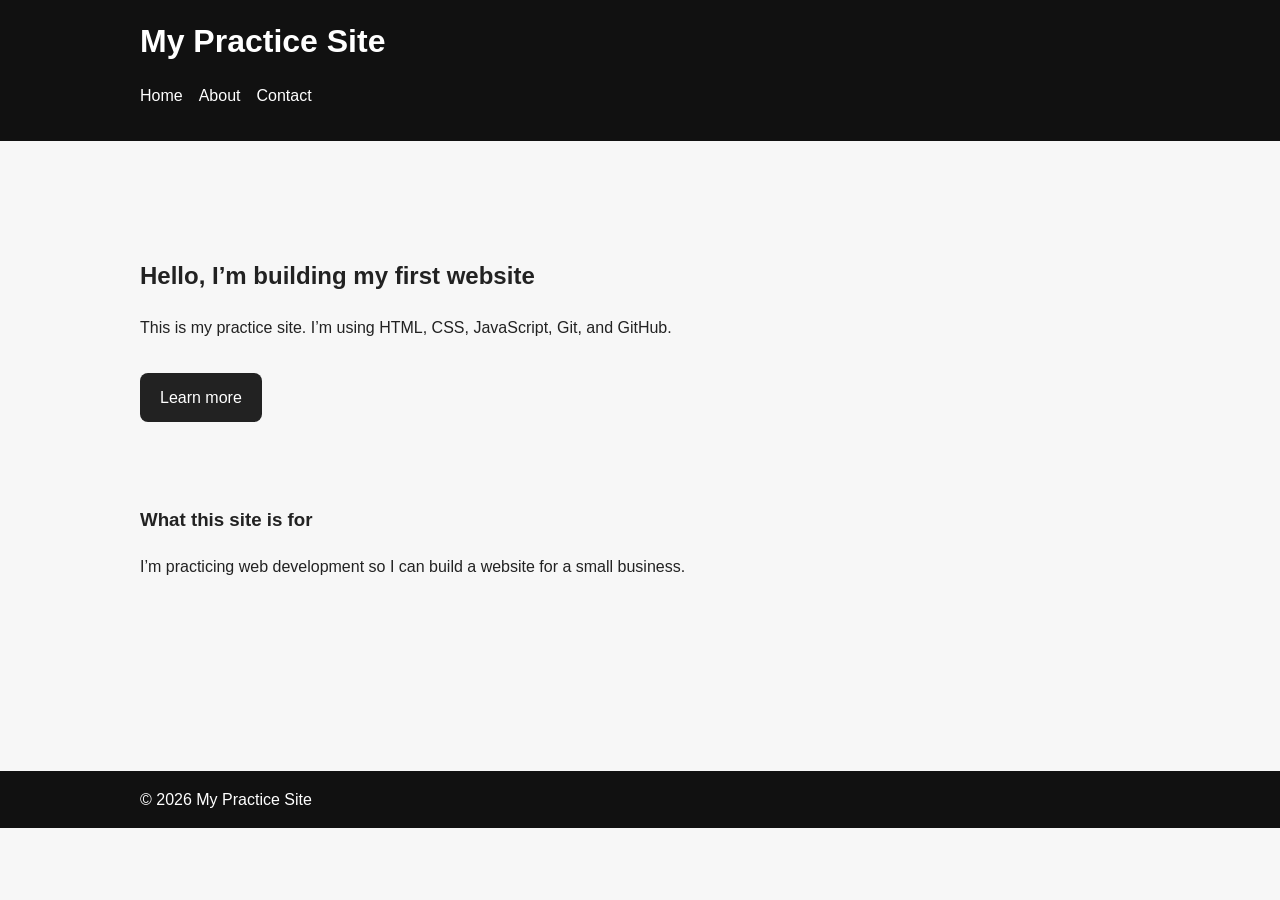
==== index.html @ d2c79beb "Initial website baseline" ====
<!DOCTYPE html>
<html lang="en">
<head>
  <meta charset="UTF-8" />
  <meta name="viewport" content="width=device-width, initial-scale=1.0" />
  <title>My Practice Site</title>
  <meta name="description" content="A simple practice website built by me." />
  <link rel="stylesheet" href="css/style.css" />
</head>
<body>
  <header class="site-header">
    <div class="container">
      <h1>My Practice Site</h1>
      <nav>
        <ul class="nav">
          <li><a href="index.html">Home</a></li>
          <li><a href="about.html">About</a></li>
          <li><a href="contact.html">Contact</a></li>
        </ul>
      </nav>
    </div>
  </header>

  <main>
    <section class="hero container">
      <h2>Hello, I’m building my first website</h2>
      <p>
        This is my practice site. I’m using HTML, CSS, JavaScript, Git, and GitHub.
      </p>
      <a class="button" href="about.html">Learn more</a>
    </section>

    <section class="container">
      <h3>What this site is for</h3>
      <p>
        I’m practicing web development so I can build a website for a small business.
      </p>
    </section>
  </main>

  <footer class="site-footer">
    <div class="container">
      <p>&copy; 2026 My Practice Site</p>
    </div>
  </footer>

  <script src="js/main.js"></script>
</body>
</html>
---- css/style.css ----
* {
  box-sizing: border-box;
}

body {
  margin: 0;
  font-family: Arial, sans-serif;
  line-height: 1.6;
  color: #222;
  background: #f7f7f7;
}

.container {
  width: min(90%, 1000px);
  margin: 0 auto;
}

.site-header,
.site-footer {
  background: #111;
  color: white;
  padding: 1rem 0;
}

.site-header h1,
.site-footer p {
  margin: 0;
}

.nav {
  list-style: none;
  display: flex;
  gap: 1rem;
  padding: 0;
  margin-top: 1rem;
}

.nav a {
  color: white;
  text-decoration: none;
}

.hero {
  padding: 4rem 0;
}

.button {
  display: inline-block;
  padding: 0.75rem 1.25rem;
  background: #222;
  color: white;
  text-decoration: none;
  border-radius: 8px;
  margin-top: 1rem;
}

main {
  min-height: 70vh;
  padding: 2rem 0;
}

@media (max-width: 700px) {
  .nav {
    flex-direction: column;
  }
}
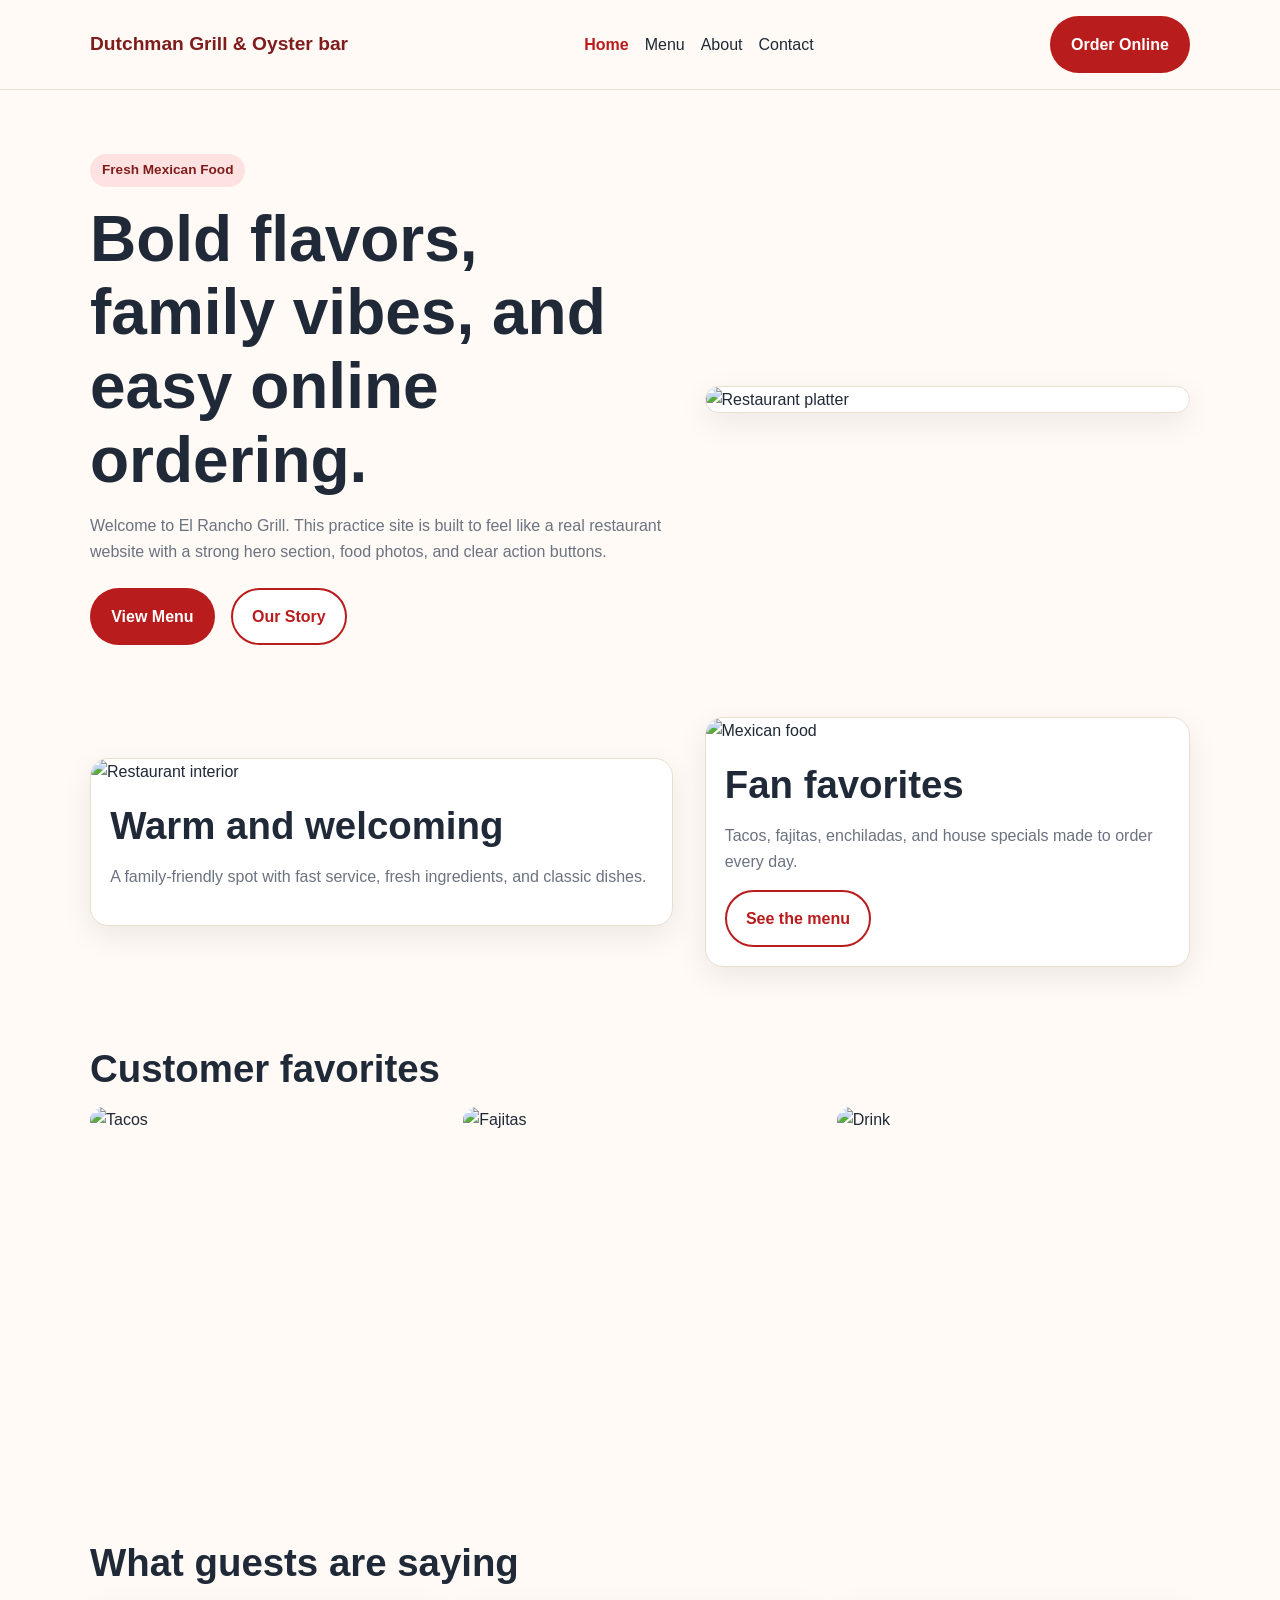
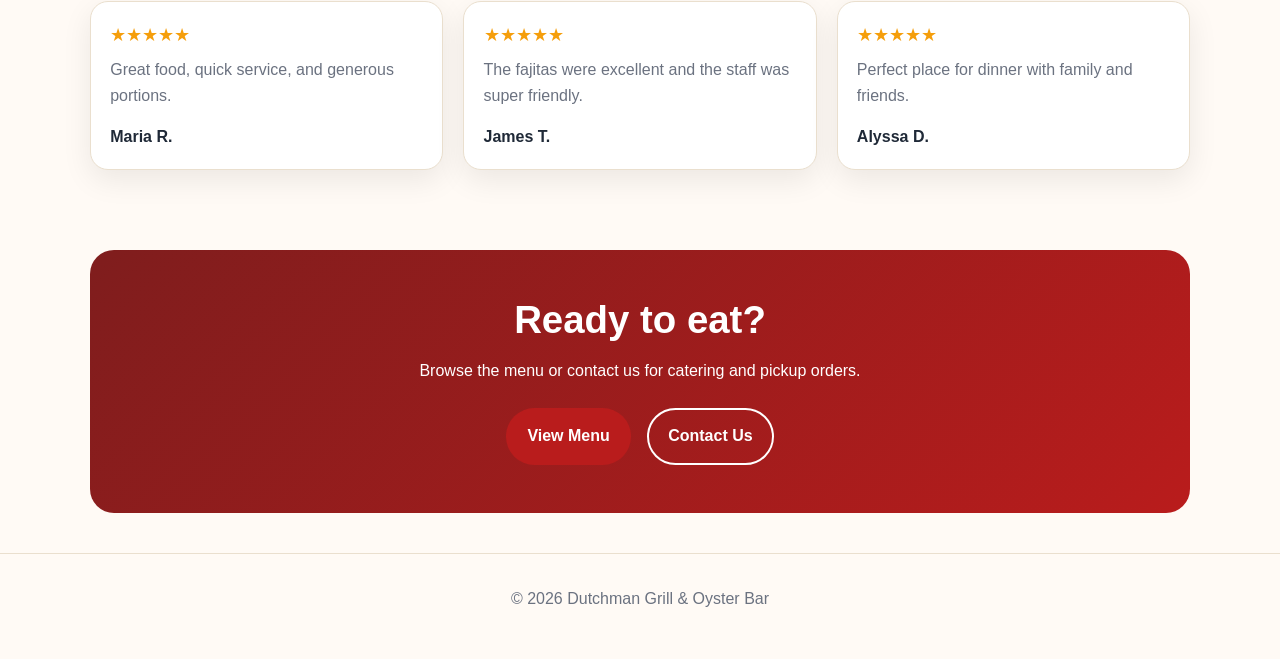
==== commit 6afad835: "Merge pull request #1 from dbsaavedr/adding-Menu updating-MenuItems" ====
--- a/index.html
+++ b/index.html
@@ -3,47 +3,134 @@
 <head>
   <meta charset="UTF-8" />
   <meta name="viewport" content="width=device-width, initial-scale=1.0" />
-  <title>My Practice Site</title>
-  <meta name="description" content="A simple practice website built by me." />
+  <title>DutchmanGrill | Home</title>
   <link rel="stylesheet" href="css/style.css" />
 </head>
 <body>
   <header class="site-header">
-    <div class="container">
-      <h1>My Practice Site</h1>
-      <nav>
-        <ul class="nav">
-          <li><a href="index.html">Home</a></li>
-          <li><a href="about.html">About</a></li>
-          <li><a href="contact.html">Contact</a></li>
-        </ul>
+    <div class="container nav">
+      <a class="logo" href="index.html">Dutchman Grill & Oyster bar</a>
+      <nav class="nav-links">
+        <a href="index.html" class="active">Home</a>
+        <a href="menu.html">Menu</a>
+        <a href="about.html">About</a>
+        <a href="contact.html">Contact</a>
       </nav>
+      <a class="btn btn-primary" href="contact.html">Order Online</a>
     </div>
   </header>
 
   <main>
-    <section class="hero container">
-      <h2>Hello, I’m building my first website</h2>
-      <p>
-        This is my practice site. I’m using HTML, CSS, JavaScript, Git, and GitHub.
-      </p>
-      <a class="button" href="about.html">Learn more</a>
+    <section class="hero">
+      <div class="container hero-grid">
+        <div>
+          <span class="eyebrow">Fresh Mexican Food</span>
+          <h1>Bold flavors, family vibes, and easy online ordering.</h1>
+          <p>
+            Welcome to El Rancho Grill. This practice site is built to feel like a real
+            restaurant website with a strong hero section, food photos, and clear action buttons.
+          </p>
+          <div class="hero-actions">
+            <a class="btn btn-primary" href="menu.html">View Menu</a>
+            <a class="btn btn-secondary" href="about.html">Our Story</a>
+          </div>
+        </div>
+        <div class="card hero-card">
+          <img
+            src="https://images.unsplash.com/photo-1565299585323-38174c4a6471?auto=format&fit=crop&w=1200&q=80"
+            alt="Restaurant platter"
+          />
+        </div>
+      </div>
     </section>
 
-    <section class="container">
-      <h3>What this site is for</h3>
-      <p>
-        I’m practicing web development so I can build a website for a small business.
-      </p>
+    <section class="section">
+      <div class="container two-col">
+        <article class="card">
+          <img
+            src="https://images.unsplash.com/photo-1552566626-52f8b828add9?auto=format&fit=crop&w=1200&q=80"
+            alt="Restaurant interior"
+          />
+          <div class="card-body">
+            <h2>Warm and welcoming</h2>
+            <p>
+              A family-friendly spot with fast service, fresh ingredients, and classic dishes.
+            </p>
+          </div>
+        </article>
+
+        <article class="card">
+          <img
+            src="https://images.unsplash.com/photo-1582234372722-50d7ccc30ebd?auto=format&fit=crop&w=1200&q=80"
+            alt="Mexican food"
+          />
+          <div class="card-body">
+            <h2>Fan favorites</h2>
+            <p>
+              Tacos, fajitas, enchiladas, and house specials made to order every day.
+            </p>
+            <a class="btn btn-secondary" href="menu.html">See the menu</a>
+          </div>
+        </article>
+      </div>
+    </section>
+
+    <section class="section">
+      <div class="container">
+        <h2>Customer favorites</h2>
+        <div class="gallery-grid">
+          <img src="https://images.unsplash.com/photo-1613514785940-daed07799d9b?auto=format&fit=crop&w=900&q=80" alt="Tacos" />
+          <img src="https://images.unsplash.com/photo-1604467715878-83e57e8bc129?auto=format&fit=crop&w=900&q=80" alt="Fajitas" />
+          <img src="https://images.unsplash.com/photo-1628294896516-0e9f29f3c2e0?auto=format&fit=crop&w=900&q=80" alt="Drink" />
+        </div>
+      </div>
+    </section>
+
+    <section class="section">
+      <div class="container">
+        <h2>What guests are saying</h2>
+        <div class="reviews-grid">
+          <article class="card">
+            <div class="card-body">
+              <div class="stars">★★★★★</div>
+              <p>Great food, quick service, and generous portions.</p>
+              <strong>Maria R.</strong>
+            </div>
+          </article>
+          <article class="card">
+            <div class="card-body">
+              <div class="stars">★★★★★</div>
+              <p>The fajitas were excellent and the staff was super friendly.</p>
+              <strong>James T.</strong>
+            </div>
+          </article>
+          <article class="card">
+            <div class="card-body">
+              <div class="stars">★★★★★</div>
+              <p>Perfect place for dinner with family and friends.</p>
+              <strong>Alyssa D.</strong>
+            </div>
+          </article>
+        </div>
+      </div>
+    </section>
+
+    <section class="section">
+      <div class="container cta">
+        <h2>Ready to eat?</h2>
+        <p>Browse the menu or contact us for catering and pickup orders.</p>
+        <div class="hero-actions center">
+          <a class="btn btn-primary" href="menu.html">View Menu</a>
+          <a class="btn btn-secondary light" href="contact.html">Contact Us</a>
+        </div>
+      </div>
     </section>
   </main>
 
   <footer class="site-footer">
     <div class="container">
-      <p>&copy; 2026 My Practice Site</p>
+      <p>© 2026 Dutchman Grill & Oyster Bar</p>
     </div>
   </footer>
-
-  <script src="js/main.js"></script>
 </body>
 </html>
--- a/css/style.css
+++ b/css/style.css
@@ -1,66 +1,295 @@
+:root {
+  --bg: #fffaf5;
+  --surface: #ffffff;
+  --text: #1f2937;
+  --muted: #6b7280;
+  --brand: #b91c1c;
+  --brand-dark: #7f1d1d;
+  --accent: #f59e0b;
+  --border: #eadfce;
+  --shadow: 0 10px 30px rgba(0, 0, 0, 0.08);
+  --radius: 18px;
+  --max: 1100px;
+}
+
 * {
   box-sizing: border-box;
 }
 
+html {
+  scroll-behavior: smooth;
+}
+
 body {
   margin: 0;
-  font-family: Arial, sans-serif;
+  font-family: Arial, Helvetica, sans-serif;
+  background: var(--bg);
+  color: var(--text);
   line-height: 1.6;
-  color: #222;
-  background: #f7f7f7;
+}
+
+img {
+  max-width: 100%;
+  display: block;
+  border-radius: 14px;
+}
+
+a {
+  color: inherit;
+  text-decoration: none;
 }
 
 .container {
-  width: min(90%, 1000px);
+  width: min(var(--max), calc(100% - 2rem));
   margin: 0 auto;
 }
 
-.site-header,
+.site-header {
+  position: sticky;
+  top: 0;
+  z-index: 100;
+  background: rgba(255, 250, 245, 0.94);
+  backdrop-filter: blur(10px);
+  border-bottom: 1px solid var(--border);
+}
+
+.nav {
+  display: flex;
+  justify-content: space-between;
+  align-items: center;
+  gap: 1rem;
+  padding: 1rem 0;
+}
+
+.logo {
+  font-size: 1.2rem;
+  font-weight: 700;
+  color: var(--brand-dark);
+}
+
+.nav-links {
+  display: flex;
+  gap: 1rem;
+  flex-wrap: wrap;
+}
+
+.nav-links a {
+  padding: 0.25rem 0;
+  position: relative;
+}
+
+.nav-links a.active {
+  color: var(--brand);
+  font-weight: 700;
+}
+
+.btn {
+  display: inline-block;
+  padding: 0.85rem 1.2rem;
+  border-radius: 999px;
+  font-weight: 700;
+  border: 2px solid transparent;
+  cursor: pointer;
+}
+
+.btn-primary {
+  background: var(--brand);
+  color: white;
+}
+
+.btn-secondary {
+  border-color: var(--brand);
+  color: var(--brand);
+  background: white;
+}
+
+.btn-secondary.light {
+  border-color: white;
+  color: white;
+  background: transparent;
+}
+
+.hero {
+  padding: 4rem 0 2rem;
+}
+
+.hero-grid,
+.two-col,
+.about-grid,
+.contact-grid {
+  display: grid;
+  grid-template-columns: 1.2fr 1fr;
+  gap: 2rem;
+  align-items: center;
+}
+
+.eyebrow {
+  display: inline-block;
+  background: #fee2e2;
+  color: var(--brand-dark);
+  padding: 0.35rem 0.75rem;
+  border-radius: 999px;
+  font-size: 0.85rem;
+  font-weight: 700;
+  margin-bottom: 1rem;
+}
+
+h1,
+h2,
+h3 {
+  line-height: 1.15;
+  margin-top: 0;
+  margin-bottom: 1rem;
+}
+
+h1 {
+  font-size: clamp(2.2rem, 5vw, 4rem);
+}
+
+h2 {
+  font-size: clamp(1.6rem, 3vw, 2.4rem);
+}
+
+p {
+  margin-top: 0;
+  margin-bottom: 1rem;
+  color: var(--muted);
+}
+
+.hero-actions {
+  display: flex;
+  gap: 1rem;
+  flex-wrap: wrap;
+  margin-top: 1.5rem;
+}
+
+.hero-actions.center {
+  justify-content: center;
+}
+
+.section {
+  padding: 2.5rem 0;
+}
+
+.section-inner {
+  padding-top: 2rem;
+}
+
+.card {
+  background: var(--surface);
+  border: 1px solid var(--border);
+  border-radius: var(--radius);
+  box-shadow: var(--shadow);
+  overflow: hidden;
+}
+
+.card-body {
+  padding: 1.2rem;
+}
+
+.gallery-grid,
+.reviews-grid,
+.three-col,
+.menu-grid {
+  display: grid;
+  gap: 1.25rem;
+}
+
+.gallery-grid,
+.reviews-grid,
+.three-col,
+.menu-grid {
+  grid-template-columns: repeat(3, 1fr);
+}
+
+.gallery-grid img {
+  aspect-ratio: 1 / 1;
+  object-fit: cover;
+}
+
+.stars {
+  color: var(--accent);
+  font-size: 1.1rem;
+  margin-bottom: 0.5rem;
+}
+
+.cta {
+  text-align: center;
+  background: linear-gradient(135deg, #7f1d1d, #b91c1c);
+  color: white;
+  border-radius: 24px;
+  padding: 3rem 1.25rem;
+}
+
+.cta p,
+.cta h2 {
+  color: white;
+}
+
+.page-intro {
+  margin-bottom: 2rem;
+}
+
+.menu-section {
+  margin-bottom: 2.5rem;
+}
+
+.menu-row {
+  display: flex;
+  justify-content: space-between;
+  align-items: baseline;
+  gap: 1rem;
+}
+
+.menu-row span {
+  font-weight: 700;
+  color: var(--brand-dark);
+  white-space: nowrap;
+}
+
+.contact-form {
+  display: grid;
+  gap: 0.7rem;
+}
+
+.contact-form input,
+.contact-form textarea {
+  width: 100%;
+  padding: 0.85rem 1rem;
+  border: 1px solid #d7cbb9;
+  border-radius: 12px;
+  font: inherit;
+  background: white;
+}
+
+.form-btn {
+  margin-top: 0.5rem;
+}
+
 .site-footer {
-  background: #111;
-  color: white;
-  padding: 1rem 0;
-}
-
-.site-header h1,
+  padding: 2rem 0 3rem;
+  text-align: center;
+  border-top: 1px solid var(--border);
+}
+
 .site-footer p {
   margin: 0;
 }
 
-.nav {
-  list-style: none;
-  display: flex;
-  gap: 1rem;
-  padding: 0;
-  margin-top: 1rem;
-}
-
-.nav a {
-  color: white;
-  text-decoration: none;
-}
-
-.hero {
-  padding: 4rem 0;
-}
-
-.button {
-  display: inline-block;
-  padding: 0.75rem 1.25rem;
-  background: #222;
-  color: white;
-  text-decoration: none;
-  border-radius: 8px;
-  margin-top: 1rem;
-}
-
-main {
-  min-height: 70vh;
-  padding: 2rem 0;
-}
-
-@media (max-width: 700px) {
+@media (max-width: 900px) {
   .nav {
     flex-direction: column;
+    align-items: flex-start;
+  }
+
+  .hero-grid,
+  .two-col,
+  .about-grid,
+  .contact-grid,
+  .gallery-grid,
+  .reviews-grid,
+  .three-col,
+  .menu-grid {
+    grid-template-columns: 1fr;
   }
 }
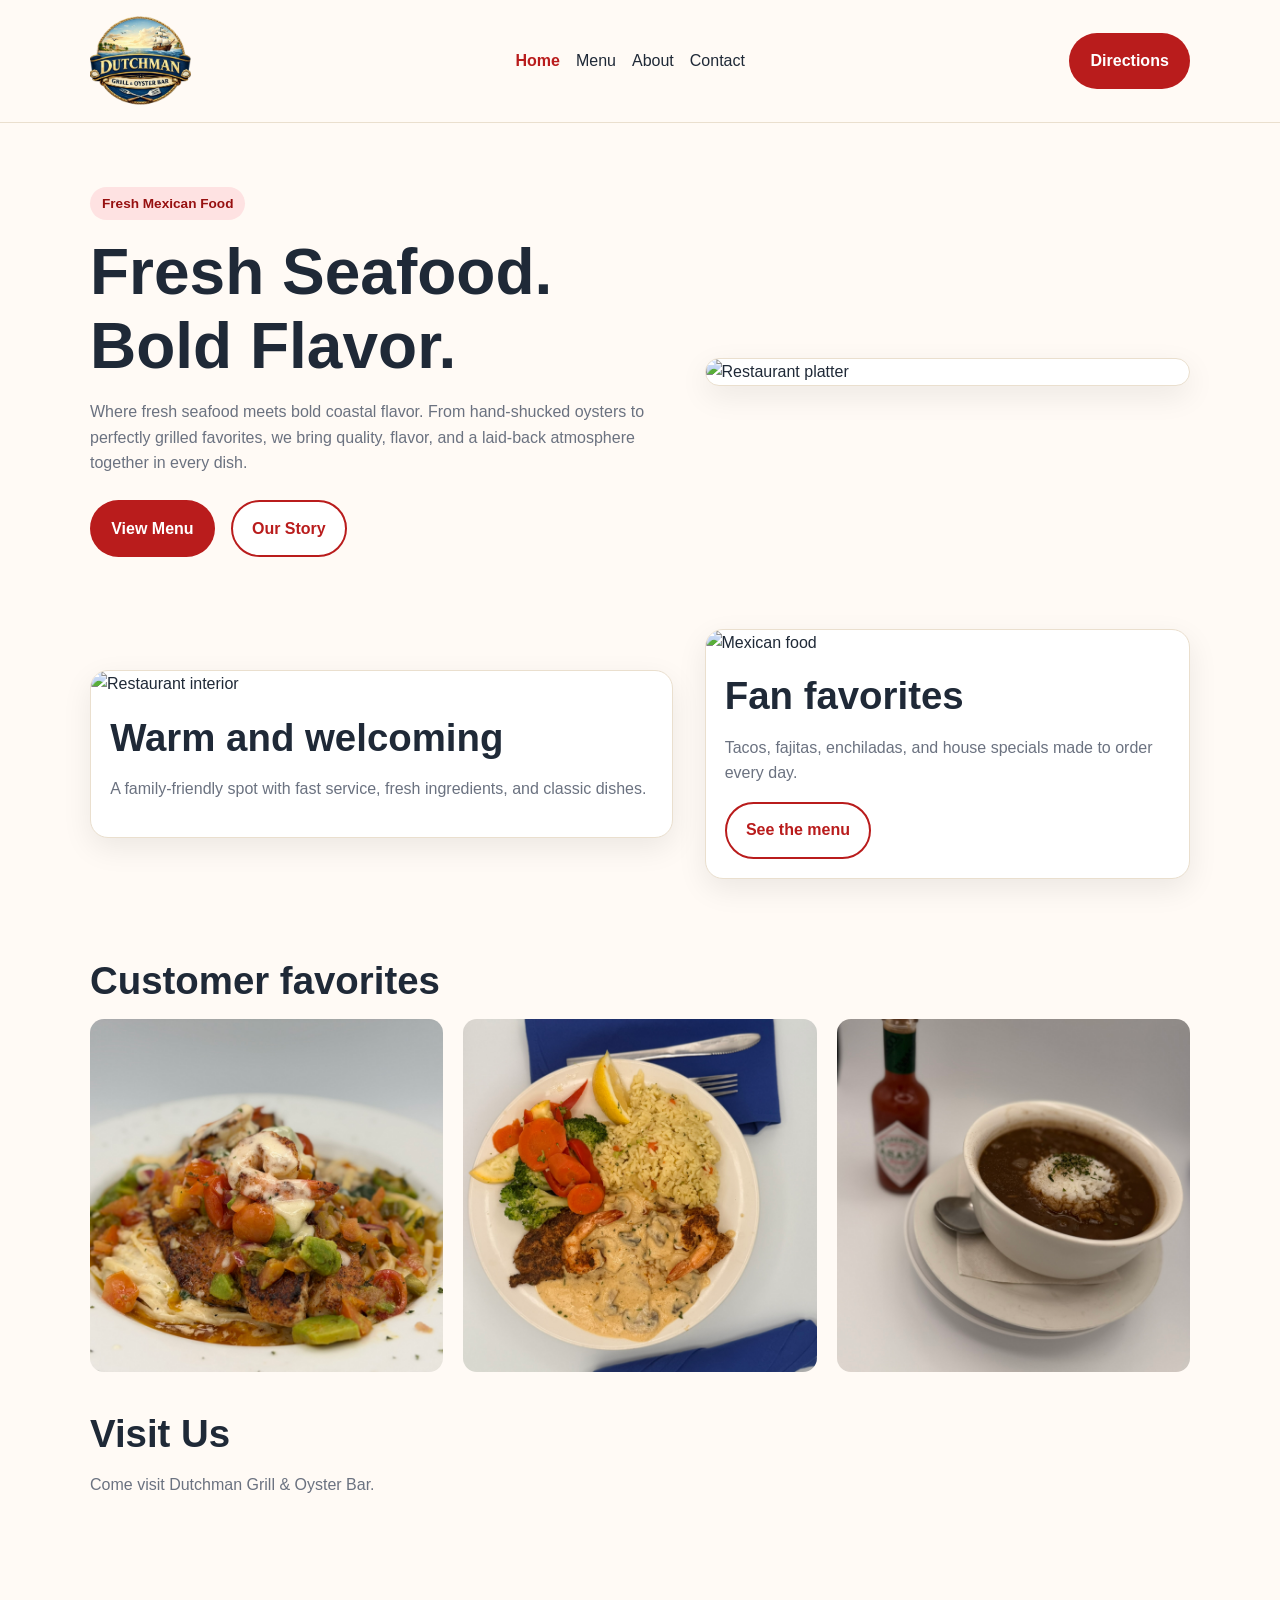
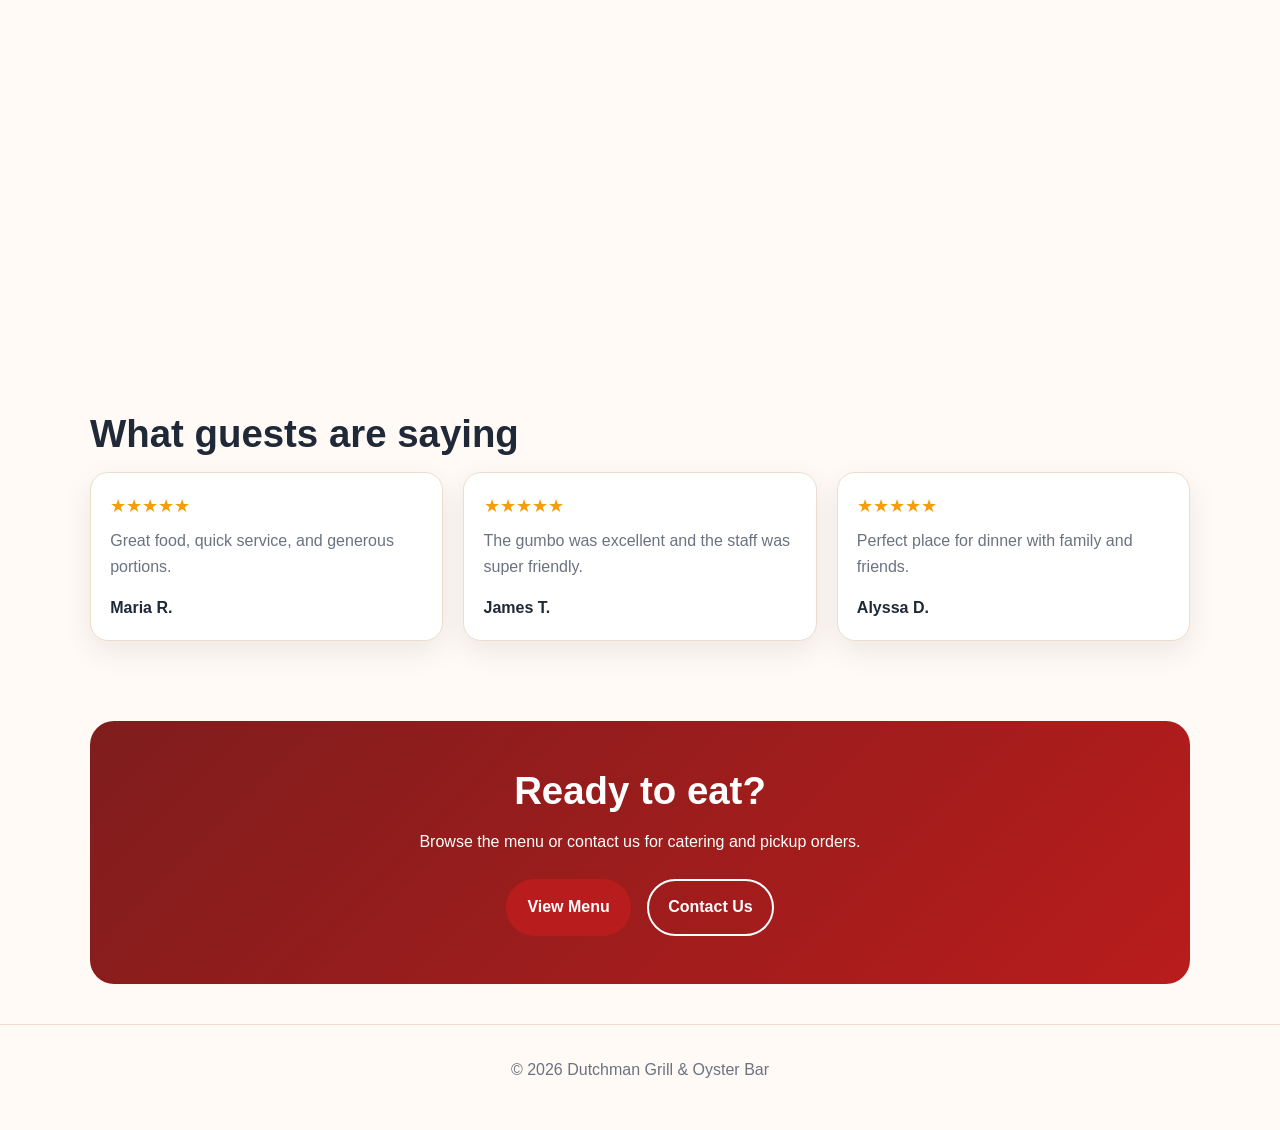
==== commit a08e4dd6: "adding pics and google maps" ====
--- a/index.html
+++ b/index.html
@@ -9,14 +9,15 @@
 <body>
   <header class="site-header">
     <div class="container nav">
-      <a class="logo" href="index.html">Dutchman Grill & Oyster bar</a>
+      <a class="logo" href="index.html">
+        <img src="images/DutchmanGrillLogo.png"/></a>
       <nav class="nav-links">
         <a href="index.html" class="active">Home</a>
         <a href="menu.html">Menu</a>
         <a href="about.html">About</a>
         <a href="contact.html">Contact</a>
       </nav>
-      <a class="btn btn-primary" href="contact.html">Order Online</a>
+      <a class="btn btn-primary" href="contact.html">Directions</a>
     </div>
   </header>
 
@@ -25,10 +26,9 @@
       <div class="container hero-grid">
         <div>
           <span class="eyebrow">Fresh Mexican Food</span>
-          <h1>Bold flavors, family vibes, and easy online ordering.</h1>
-          <p>
-            Welcome to El Rancho Grill. This practice site is built to feel like a real
-            restaurant website with a strong hero section, food photos, and clear action buttons.
+          <h1>Fresh Seafood. Bold Flavor.</h1>
+          <p>Where fresh seafood meets bold coastal flavor. From hand-shucked oysters to perfectly grilled favorites, 
+            we bring quality, flavor, and a laid-back atmosphere together in every dish.
           </p>
           <div class="hero-actions">
             <a class="btn btn-primary" href="menu.html">View Menu</a>
@@ -79,10 +79,22 @@
       <div class="container">
         <h2>Customer favorites</h2>
         <div class="gallery-grid">
-          <img src="https://images.unsplash.com/photo-1613514785940-daed07799d9b?auto=format&fit=crop&w=900&q=80" alt="Tacos" />
-          <img src="https://images.unsplash.com/photo-1604467715878-83e57e8bc129?auto=format&fit=crop&w=900&q=80" alt="Fajitas" />
-          <img src="https://images.unsplash.com/photo-1628294896516-0e9f29f3c2e0?auto=format&fit=crop&w=900&q=80" alt="Drink" />
+          <img src="images/IMG_1716.JPEG" alt="Tacos" />
+          <img src="images/DutchmanWhiteFishVictoria.JPEG" alt="Fajitas" />
+          <img src="images/DutchmanGumbo.JPEG" alt="Drink" />
         </div>
+      </div>
+    </section>
+
+    <section class="location-section">
+      <div class="container">
+        <h2>Visit Us</h2>
+        <p>Come visit Dutchman Grill & Oyster Bar.</p>
+        
+        <div class="map-wrap">
+      <iframe src="https://www.google.com/maps/embed?pb=!1m18!1m12!1m3!1d1545.6024593723885!2d-95.02870795282331!3d29.58158240261251!2m3!1f0!2f0!3f0!3m2!1i1024!2i768!4f13.1!3m3!1m2!1s0x863f62370a43b23b%3A0xb3c2cdd83831083f!2s3300%20Bayport%20Blvd%2C%20Seabrook%2C%20TX%2077586!5e0!3m2!1sen!2sus!4v1776379672207!5m2!1sen!2sus" width="600" height="450" style="border:0;" allowfullscreen="" loading="lazy" referrerpolicy="no-referrer-when-downgrade">        
+      </iframe>
+      </div>
       </div>
     </section>
 
@@ -100,7 +112,7 @@
           <article class="card">
             <div class="card-body">
               <div class="stars">★★★★★</div>
-              <p>The fajitas were excellent and the staff was super friendly.</p>
+              <p>The gumbo was excellent and the staff was super friendly.</p>
               <strong>James T.</strong>
             </div>
           </article>
--- a/css/style.css
+++ b/css/style.css
@@ -4,7 +4,7 @@
   --text: #1f2937;
   --muted: #6b7280;
   --brand: #b91c1c;
-  --brand-dark: #7f1d1d;
+  --brand-dark: #971010;
   --accent: #f59e0b;
   --border: #eadfce;
   --shadow: 0 10px 30px rgba(0, 0, 0, 0.08);
@@ -61,10 +61,10 @@
   padding: 1rem 0;
 }
 
-.logo {
-  font-size: 1.2rem;
-  font-weight: 700;
-  color: var(--brand-dark);
+.logo img {
+  height: 90px;   /* adjust as needed */
+  width: auto;
+  display: block;
 }
 
 .nav-links {
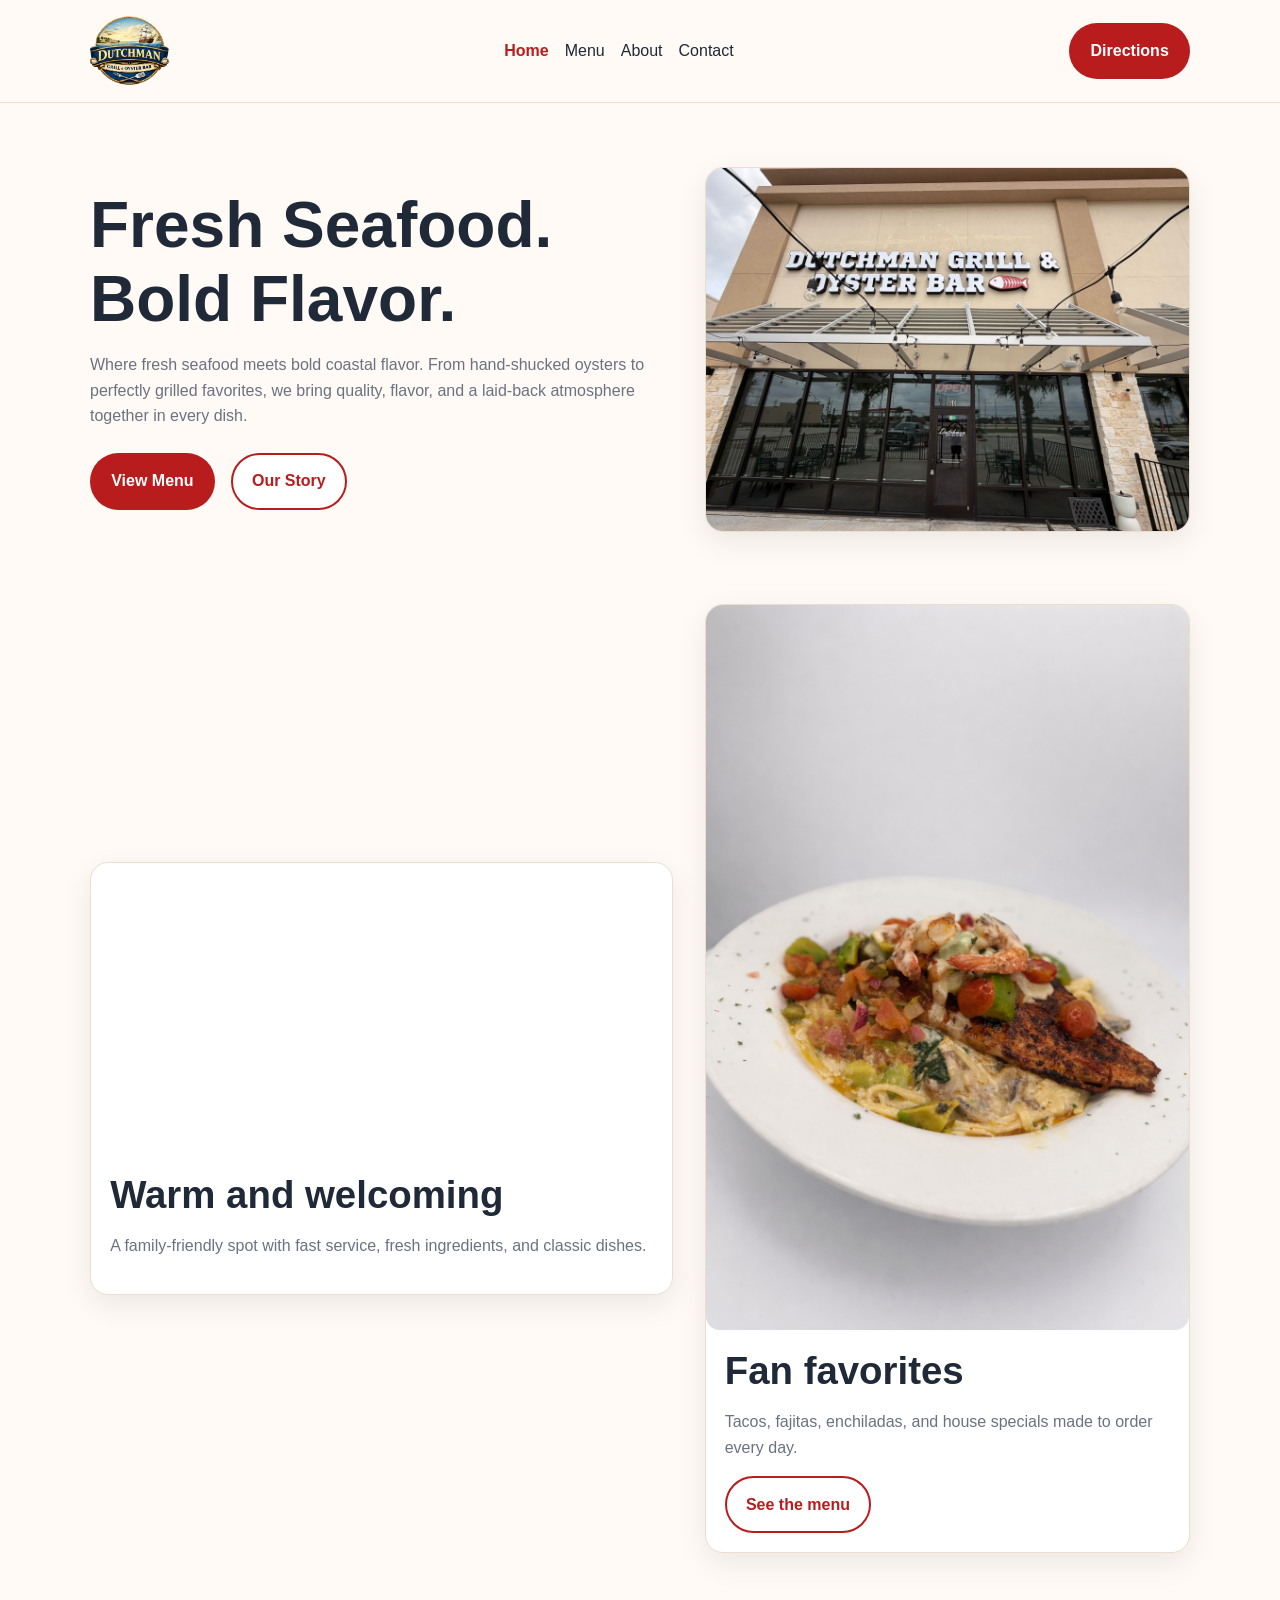
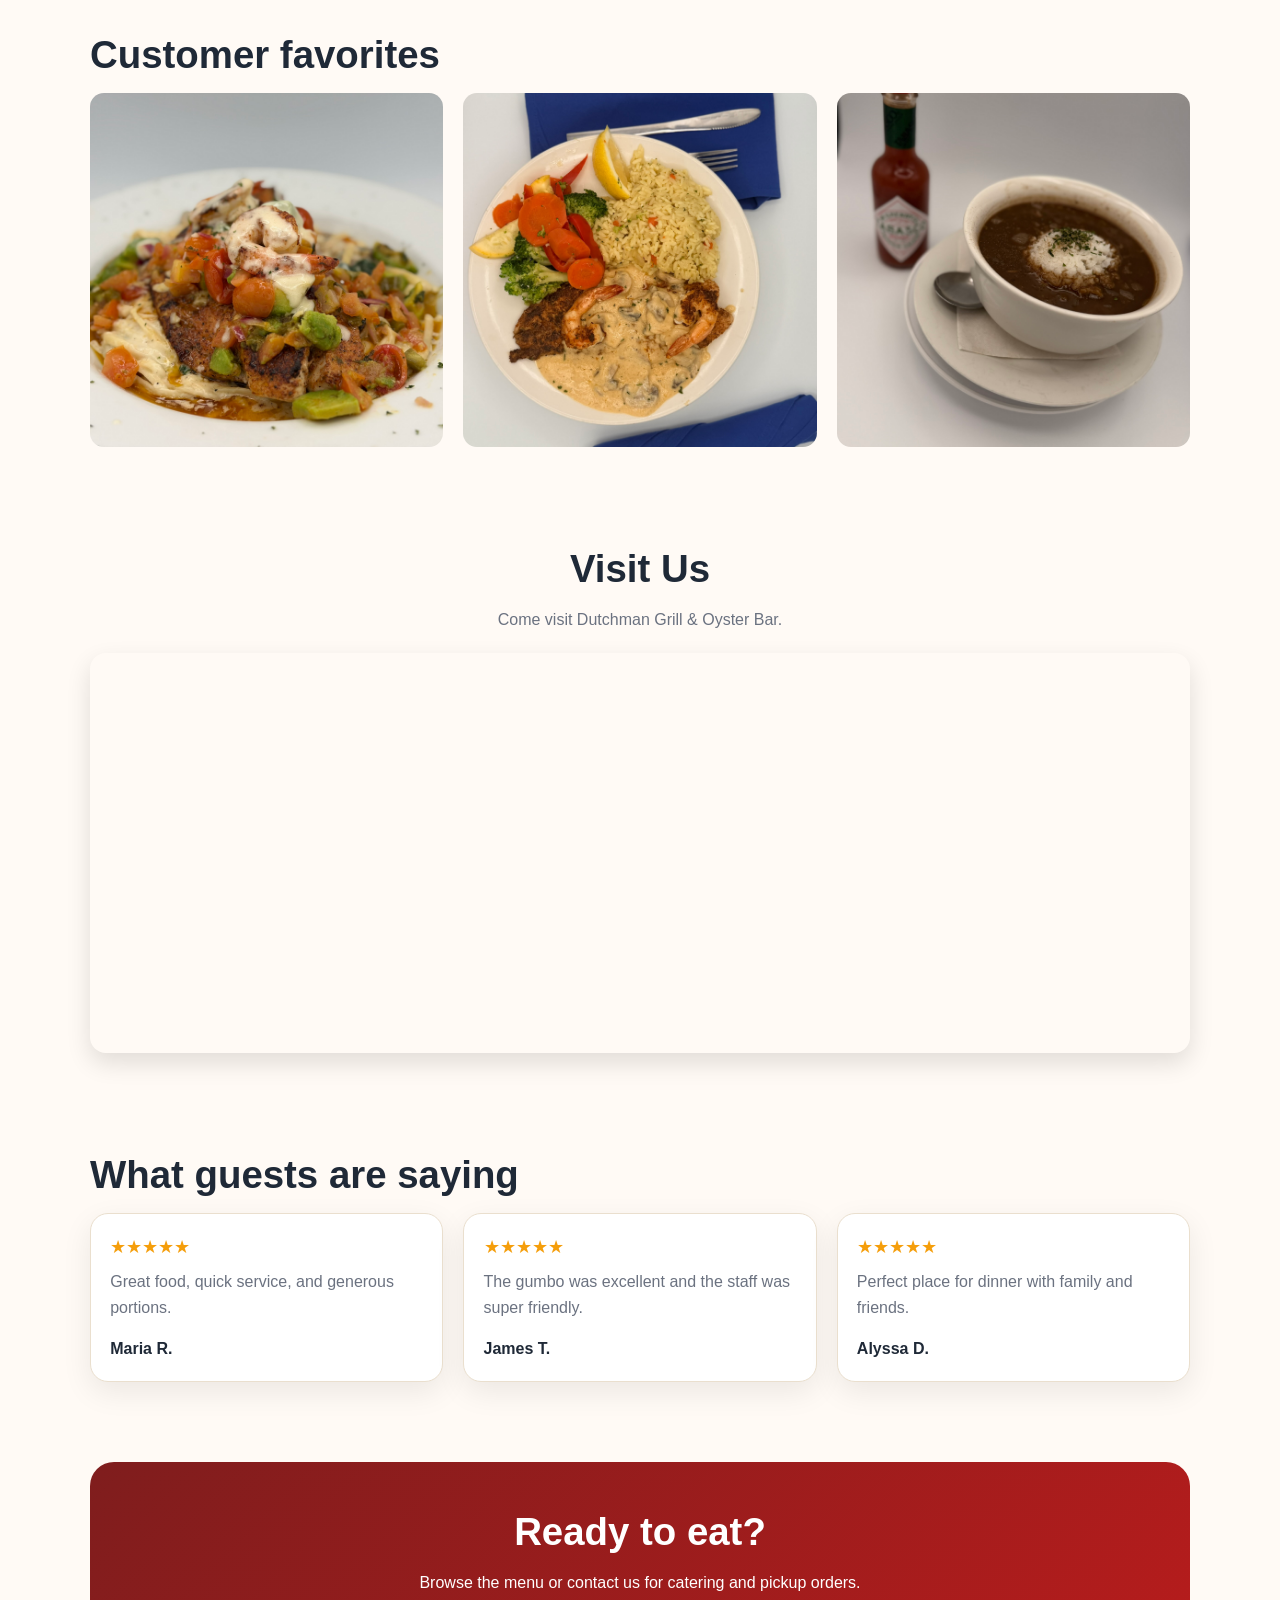
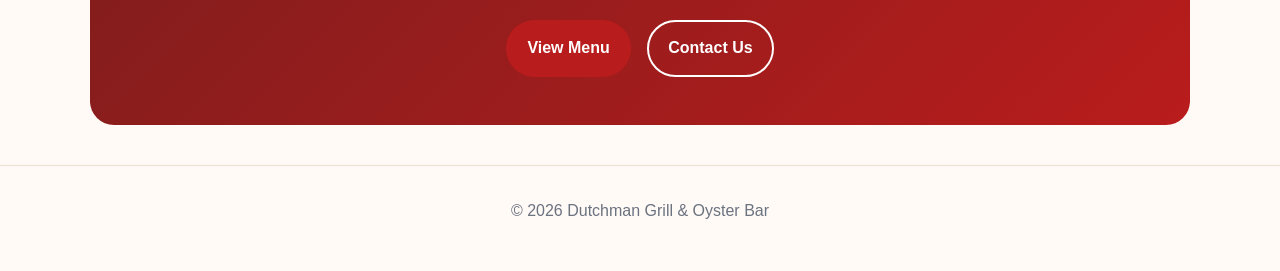
==== commit 6d4a9718: "add pics" ====
--- a/index.html
+++ b/index.html
@@ -25,7 +25,6 @@
     <section class="hero">
       <div class="container hero-grid">
         <div>
-          <span class="eyebrow">Fresh Mexican Food</span>
           <h1>Fresh Seafood. Bold Flavor.</h1>
           <p>Where fresh seafood meets bold coastal flavor. From hand-shucked oysters to perfectly grilled favorites, 
             we bring quality, flavor, and a laid-back atmosphere together in every dish.
@@ -37,43 +36,44 @@
         </div>
         <div class="card hero-card">
           <img
-            src="https://images.unsplash.com/photo-1565299585323-38174c4a6471?auto=format&fit=crop&w=1200&q=80"
-            alt="Restaurant platter"
+            src="images/DutchmanGrill_Entrance.JPEG"
+            alt="Restaurant Entrance"
           />
         </div>
       </div>
     </section>
 
     <section class="section">
-      <div class="container two-col">
-        <article class="card">
-          <img
-            src="https://images.unsplash.com/photo-1552566626-52f8b828add9?auto=format&fit=crop&w=1200&q=80"
-            alt="Restaurant interior"
-          />
-          <div class="card-body">
-            <h2>Warm and welcoming</h2>
-            <p>
-              A family-friendly spot with fast service, fresh ingredients, and classic dishes.
-            </p>
-          </div>
-        </article>
+  <div class="container two-col">
+    <article class="card">
+      <video autoplay loop muted playsinline class="card-media">
+        <source src="images/DutchmanGrill.mp4" type="video/mp4" />
+        Your browser does not support the video tag.
+      </video>
 
-        <article class="card">
-          <img
-            src="https://images.unsplash.com/photo-1582234372722-50d7ccc30ebd?auto=format&fit=crop&w=1200&q=80"
-            alt="Mexican food"
-          />
-          <div class="card-body">
-            <h2>Fan favorites</h2>
-            <p>
-              Tacos, fajitas, enchiladas, and house specials made to order every day.
-            </p>
-            <a class="btn btn-secondary" href="menu.html">See the menu</a>
-          </div>
-        </article>
+      <div class="card-body">
+        <h2>Warm and welcoming</h2>
+        <p>
+          A family-friendly spot with fast service, fresh ingredients, and classic dishes.
+        </p>
       </div>
-    </section>
+    </article>
+
+    <article class="card">
+      <img
+        src="images/FoodWithoutMenu.png"
+        alt="Plate"
+      />
+      <div class="card-body">
+        <h2>Fan favorites</h2>
+        <p>
+          Tacos, fajitas, enchiladas, and house specials made to order every day.
+        </p>
+        <a class="btn btn-secondary" href="menu.html">See the menu</a>
+      </div>
+    </article>
+  </div>
+</section>
 
     <section class="section">
       <div class="container">
--- a/css/style.css
+++ b/css/style.css
@@ -62,7 +62,7 @@
 }
 
 .logo img {
-  height: 90px;   /* adjust as needed */
+  height: 70px;   /* adjust as needed */
   width: auto;
   display: block;
 }
@@ -274,6 +274,41 @@
 
 .site-footer p {
   margin: 0;
+}
+
+.location-section {
+  padding: 60px 20px;
+}
+
+.location-section h2,
+.location-section p {
+  text-align: center;
+}
+
+.map-wrap {
+  margin-top: 20px;
+  border-radius: 16px;
+  overflow: hidden;
+  box-shadow: 0 10px 25px rgba(0, 0, 0, 0.12);
+}
+
+.map-wrap iframe {
+  width: 100%;
+  height: 400px;
+  display: block;
+  border: 0;
+}
+
+.card-media {
+  width: 100%;
+  height: 50%;
+  object-fit: cover;
+  display: block; 
+  border: 0;
+}
+
+.card {
+  overflow: hidden;
 }
 
 @media (max-width: 900px) {
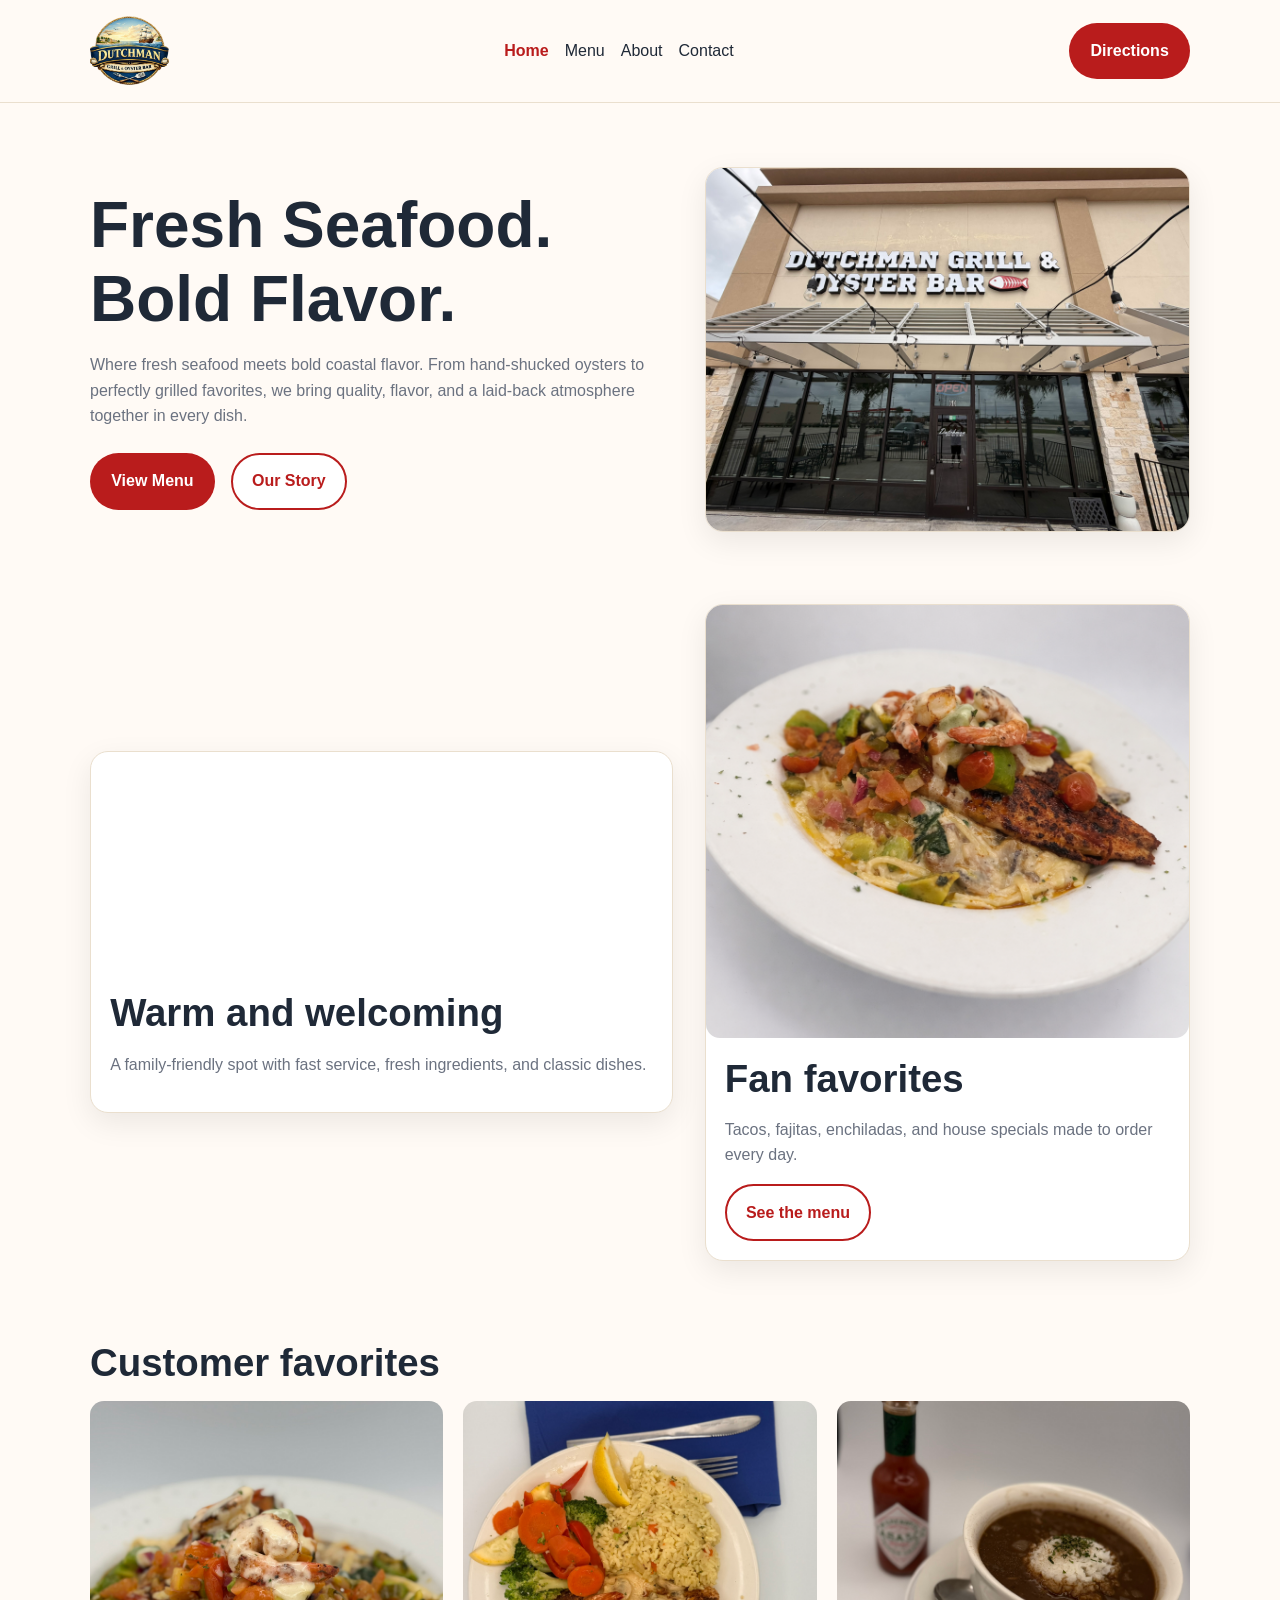
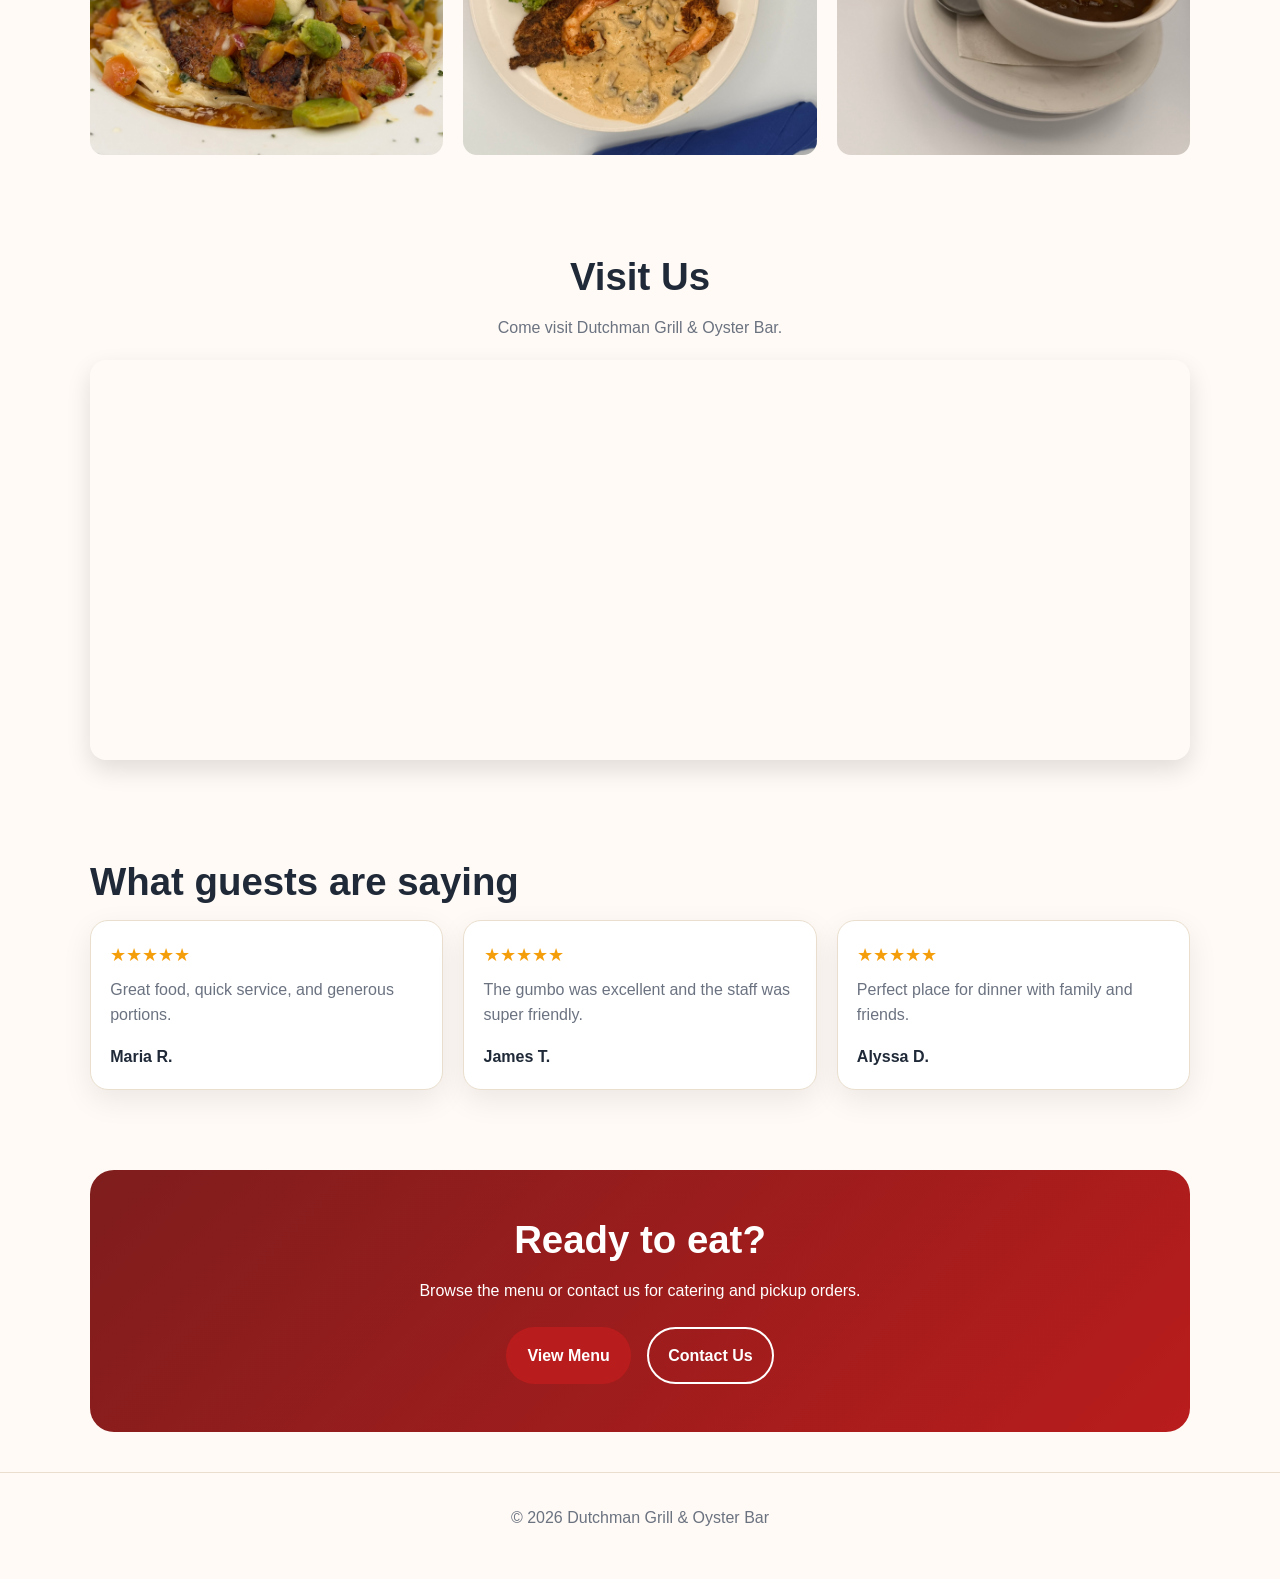
==== commit 98805623: "fix video" ====
--- a/index.html
+++ b/index.html
@@ -47,7 +47,7 @@
   <div class="container two-col">
     <article class="card">
       <video autoplay loop muted playsinline class="card-media">
-        <source src="images/DutchmanGrill.mp4" type="video/mp4" />
+        <source src="images/DutchmanGril720p.mp4" type="video/mp4" />
         Your browser does not support the video tag.
       </video>
 
@@ -61,7 +61,7 @@
 
     <article class="card">
       <img
-        src="images/FoodWithoutMenu.png"
+        src="images/FoodNoMenu_Cropped.png"
         alt="Plate"
       />
       <div class="card-body">
--- a/css/style.css
+++ b/css/style.css
@@ -301,10 +301,10 @@
 
 .card-media {
   width: 100%;
-  height: 50%;
+  height: 220px;
   object-fit: cover;
-  display: block; 
-  border: 0;
+  object-position: center;
+  display: block;
 }
 
 .card {
